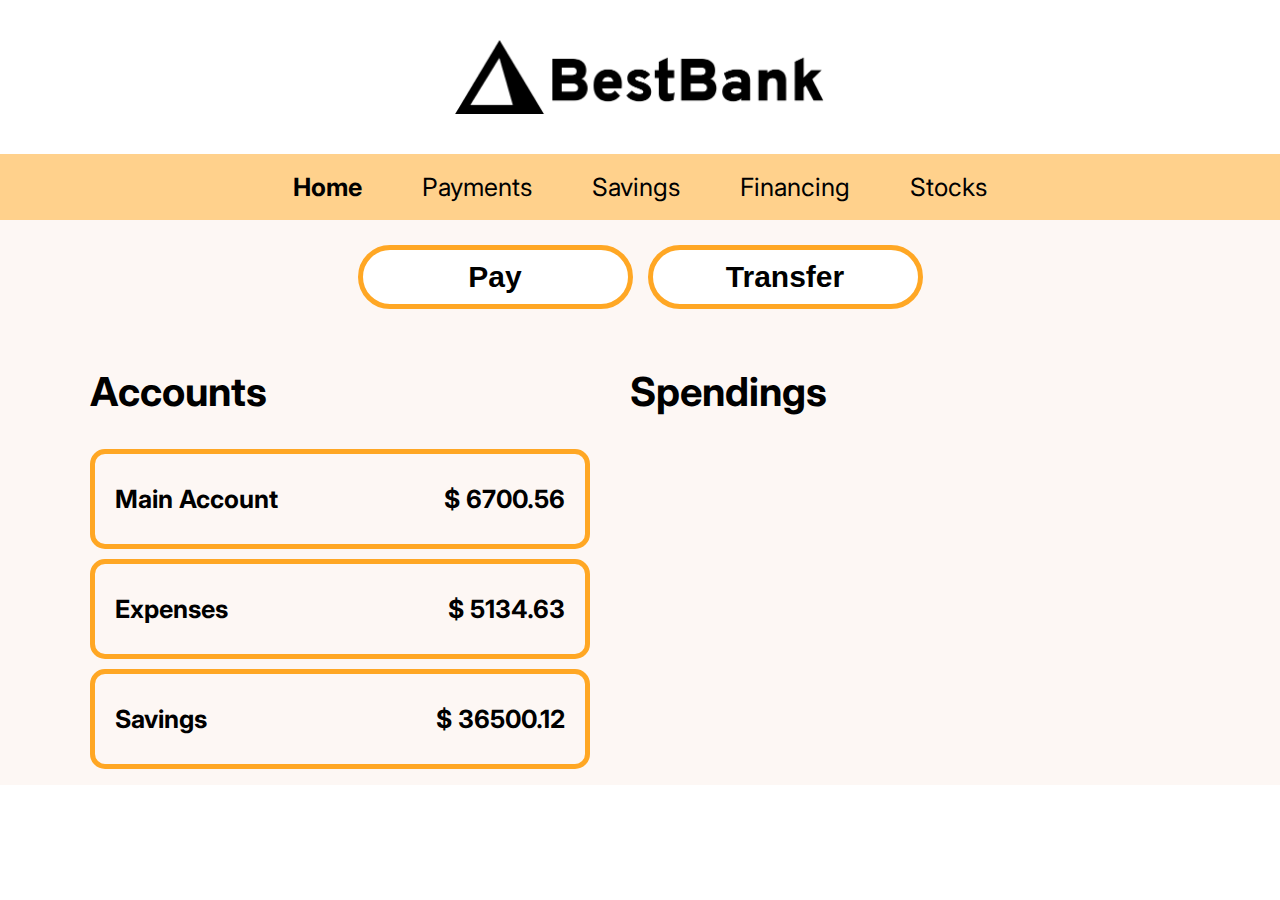
==== index.html @ 695a317d "Fix html; make overview containers larger" ====
<!DOCTYPE html>
<html lang="en">
<head>
    <meta charset="UTF-8">
    <meta name="viewport" content="width=device-width, initial-scale=1.0">
    <link rel="preconnect" href="https://fonts.googleapis.com">
    <link rel="preconnect" href="https://fonts.gstatic.com" crossorigin>
    <link href="https://fonts.googleapis.com/css2?family=Inter:wght@400;700&display=swap" rel="stylesheet">
    <link rel="stylesheet" href="styles/index.css">
    <title>BestBank</title>
</head>
<body>
    <header>
        <img class="logo" src="assets/images/bestbank_logo.png">
        <nav class="background-orange">
            <ul class="nav-tabs">
                <li class="text-bold text-25 nav-tab">
                    <a class="nav-link" href="#">Home</a>
                </li>
                <li class="nav-tab text-25">
                    <a class="nav-link" href="#">Payments</a>
                </li>
                <li class="nav-tab text-25">
                    <a class="nav-link" href="#">Savings</a>
                </li>
                <li class="nav-tab text-25">
                    <a class="nav-link" href="#">Financing</a>
                </li>
                <li class="nav-tab text-25">
                    <a class="nav-link" href="#">Stocks</a>
                </li>
            </ul>
        </nav>
    </header>

    <main>
        <div class="main-content">
            <section class="action-btns">
                <button class="action-btn text-bold text-30 border-orange-dark">Pay</button>
                <button class="action-btn text-bold text-30 border-orange-dark">Transfer</button>
            </section>

            <div class="overview-container">
                <section class="accounts-overview">
                    <h2 class="text-bold text-40">Accounts</h2>
                    <ul id="accounts-list" class="accounts-items"></ul>
                </section>

                <section class="spendings-overview">
                    <h2 class="text-bold text-40">Spendings</h2>
                </section>
            </div>
        </div>
    </main>
    <script type="module" src="js/index.js"></script>
</body>
</html>
---- styles/index.css ----
* {
    box-sizing: border-box;
}

body {
    margin: 0;
    padding: 0;
    font-family: 'Inter', sans-serif;
    font-weight: 400;
}

/* TYPOGRAPHY */
.text-bold {
    font-weight: 700;
}

.text-25 {
    font-size: 25px;
}

.text-30 {
    font-size: 30px;
}

.text-40 {
    font-size: 40px;
}

/* COLORS */
.background-orange {
    background-color: #FFD18C;
}

.background-white {
    background-color: #FFF;
}

.border-orange-dark {
    border: 5px solid #FFA724;
}

/* HEADER */
.logo {
    width: 370px;
    display: block;
    margin: 40px auto;
}

/* NAV */
.nav-tabs {
    list-style: none;
    display: flex;
    justify-content: space-between;
    max-width: 730px;
    margin: 0 auto;
    padding: 0;
}

.nav-tab {
    padding: 18px;
}

.nav-link {
    text-decoration: none;
    color: #000;
}

/* LAYOUT */
main {
    background-color: #FDF7F4;
}

.main-content {
    max-width: 1100px;
    margin: 0 auto;
}

.overview-container {
    width: 100%;
    display: flex;
    justify-content: flex-start;
    gap: 30px;
    margin: 0 auto;
}

.accounts-overview, .spendings-overview {
    width: 510px;
}

/* LISTS */
.accounts-items {
    list-style-type: none;
    padding-left: 0;
}

.account-item {
    display: flex;
    justify-content: space-between;
    border-radius: 15px;
    width: 500px;
    padding: 5px 20px;
    margin-bottom: 10px;
}

/* LINKS & BUTTONS */
.action-btns {
    display: flex;
    justify-content: center;
    gap: 15px;
    padding: 25px;
}

.action-btn {
    background-color: #FFF;
    border-radius: 50px;
    width: 275px;
    padding: 10px;
    cursor: pointer;
}

/* MEDIA QUERIES */
@media only screen and (max-width: 800px) {
    .logo {
        width: 270px;
    }

    .nav-tabs {
        flex-direction: column;
        align-items: center;
        padding: 10px 0;
    }

    .nav-tab {
        padding: 10px;
    }

    .nav-link, .action-btn {
        font-size: 20px;
    }

    .action-btn {
        width: 180px;
        color: #000;
    }

    .overview-container {
        flex-direction: column;
        margin-left: 50px;
    }

    .overview-container h2 {
        font-size: 25px;
    }
}

@media only screen and (min-width: 800px) {
    .action-btn:hover,
    .action-btn:focus {
        background-color: #FFD18C;
        width: 290px;
    }
}

@media only screen and (max-width: 800px) {
    .overview-container {
        flex-direction: column;
        margin-left: 50px;
    }

    .account-item {
        max-width: 400px;
    }

    .account-item p {
        font-size: 15px;
    }
}

/* APPLY STYLES ON HOVER ON NON-MOBILE DEVICES ONLY: */
@media (hover: hover) and (pointer: fine) and (max-width: 800px) {
    .action-btn:hover,
    .action-btn:focus {
        background-color: #FFD18C;
        width: 190px;
    }

    .nav-link {
        display: inline-block;
        position: relative;
    }

    .nav-link::after {
        content: '';
        position: absolute;
        width: 100%;
        transform: scaleX(0);
        height: 5px;
        bottom: -5px;
        left: 0;
        background-color: #000;
        transform-origin: bottom right;
        transition: transform 0.25s ease-out;
    }

    .nav-link:hover::after {
        transform: scaleX(1);
        transform-origin: bottom left;
    }
}
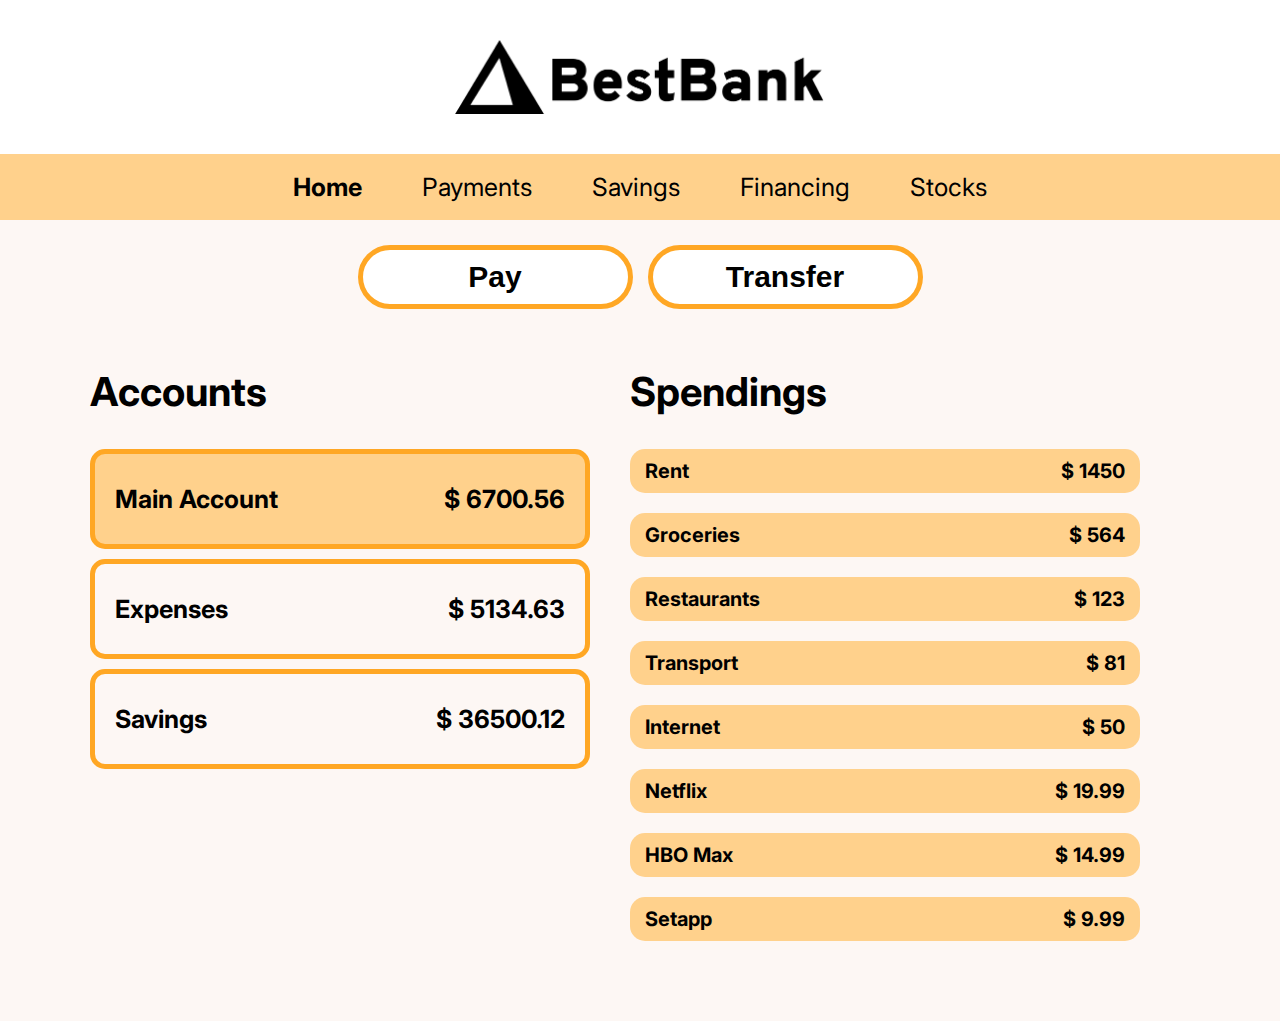
==== commit 4238f7f7: "Feature: Fetch spendings data from JS" ====
--- a/index.html
+++ b/index.html
@@ -48,10 +48,12 @@
 
                 <section class="spendings-overview">
                     <h2 class="text-bold text-40">Spendings</h2>
+                    <ul id="spendings-list" class="spendings-items"></ul>
                 </section>
             </div>
         </div>
     </main>
+    
     <script type="module" src="js/index.js"></script>
 </body>
 </html>--- a/styles/index.css
+++ b/styles/index.css
@@ -14,6 +14,10 @@
     font-weight: 700;
 }
 
+.text-20 {
+    font-size: 20px;
+}
+
 .text-25 {
     font-size: 25px;
 }
@@ -73,6 +77,7 @@
 .main-content {
     max-width: 1100px;
     margin: 0 auto;
+    padding-bottom: 60px;
 }
 
 .overview-container {
@@ -88,18 +93,30 @@
 }
 
 /* LISTS */
-.accounts-items {
+.accounts-items, .spendings-items {
     list-style-type: none;
     padding-left: 0;
 }
 
-.account-item {
+.account-item, .spending-item {
     display: flex;
     justify-content: space-between;
     border-radius: 15px;
+}
+
+.account-item {
     width: 500px;
     padding: 5px 20px;
     margin-bottom: 10px;
+}
+
+.spending-item {
+    margin-bottom: 20px;
+}
+
+.spending-item p {
+    margin: 0;
+    padding: 10px 15px; 
 }
 
 /* LINKS & BUTTONS */
@@ -138,6 +155,10 @@
         font-size: 20px;
     }
 
+    .action-btns {
+        padding-bottom: 10px;
+    }
+
     .action-btn {
         width: 180px;
         color: #000;
@@ -145,11 +166,20 @@
 
     .overview-container {
         flex-direction: column;
+        align-items: center;
         margin-left: 50px;
     }
 
     .overview-container h2 {
         font-size: 25px;
+    }
+
+    .account-item, .spending-item {
+        max-width: 400px;
+    }
+
+    .account-item p, .spending-item p {
+        font-size: 15px;
     }
 }
 
@@ -158,21 +188,6 @@
     .action-btn:focus {
         background-color: #FFD18C;
         width: 290px;
-    }
-}
-
-@media only screen and (max-width: 800px) {
-    .overview-container {
-        flex-direction: column;
-        margin-left: 50px;
-    }
-
-    .account-item {
-        max-width: 400px;
-    }
-
-    .account-item p {
-        font-size: 15px;
     }
 }
 
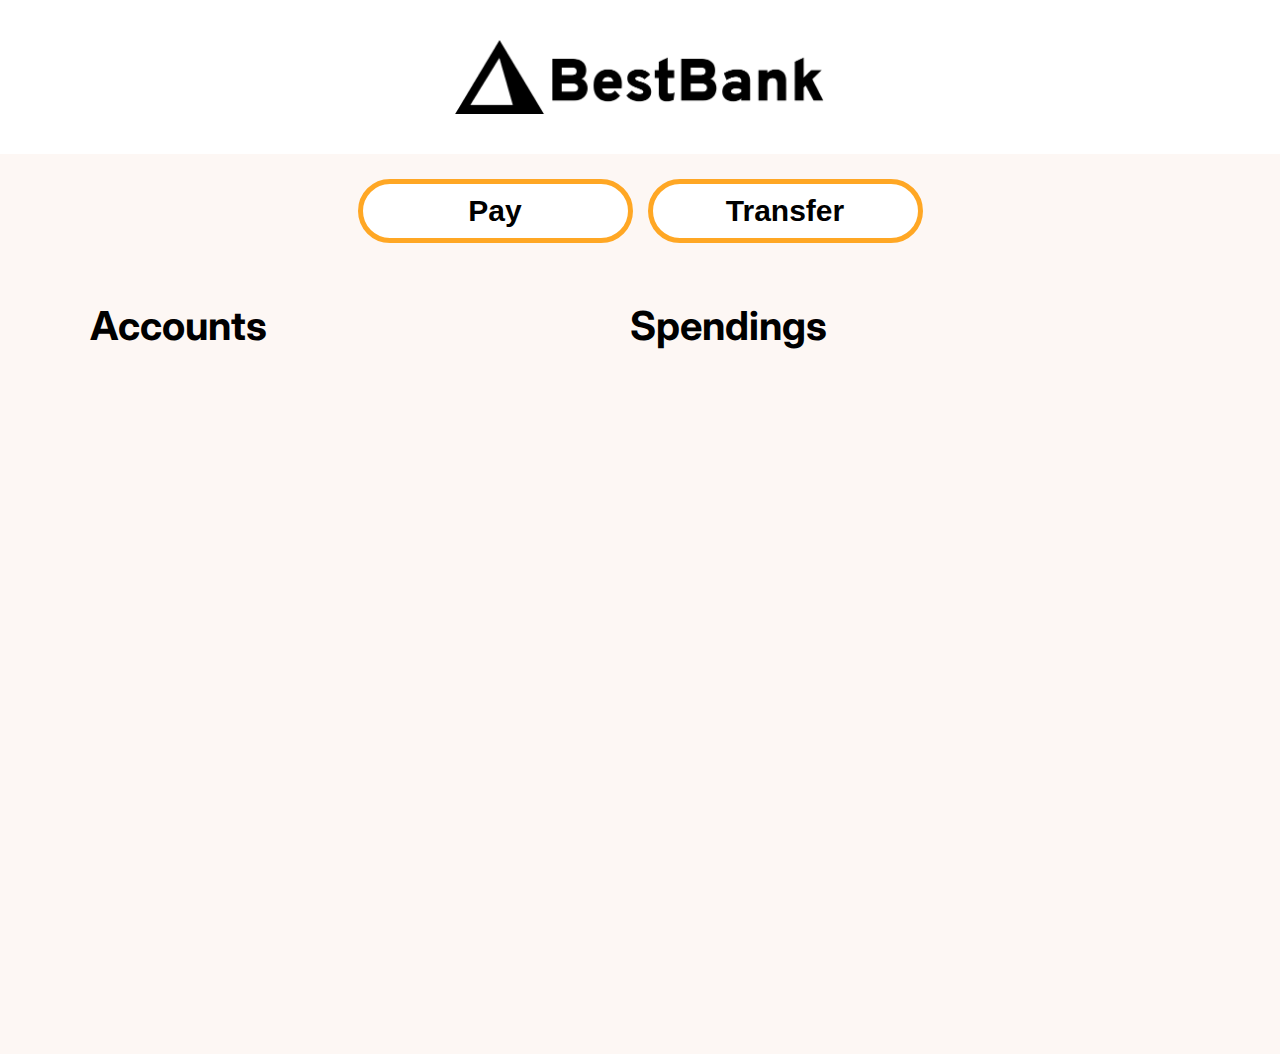
==== commit f5d8f886: "Add templates for other pages; create shared common js file to load common data to all pages; remove" ====
--- a/index.html
+++ b/index.html
@@ -13,27 +13,11 @@
     <header>
         <img class="logo" src="assets/images/bestbank_logo.png">
         <nav class="background-orange">
-            <ul class="nav-tabs">
-                <li class="text-bold text-25 nav-tab">
-                    <a class="nav-link" href="#">Home</a>
-                </li>
-                <li class="nav-tab text-25">
-                    <a class="nav-link" href="#">Payments</a>
-                </li>
-                <li class="nav-tab text-25">
-                    <a class="nav-link" href="#">Savings</a>
-                </li>
-                <li class="nav-tab text-25">
-                    <a class="nav-link" href="#">Financing</a>
-                </li>
-                <li class="nav-tab text-25">
-                    <a class="nav-link" href="#">Stocks</a>
-                </li>
-            </ul>
+            <ul id="navbar" class="nav-tabs"></ul>
         </nav>
     </header>
 
-    <main>
+    <main class="background-orange-light">
         <div class="main-content">
             <section class="action-btns">
                 <button class="action-btn text-bold text-30 border-orange-dark">Pay</button>
@@ -53,7 +37,7 @@
             </div>
         </div>
     </main>
-    
+    <script type="module" src="../js/common.js"></script>
     <script type="module" src="js/index.js"></script>
 </body>
 </html>--- a/styles/index.css
+++ b/styles/index.css
@@ -31,6 +31,10 @@
 }
 
 /* COLORS */
+.background-orange-light {
+    background-color: #FDF7F4;
+}
+
 .background-orange {
     background-color: #FFD18C;
 }
@@ -64,20 +68,12 @@
     padding: 18px;
 }
 
-.nav-link {
-    text-decoration: none;
-    color: #000;
-}
-
 /* LAYOUT */
-main {
-    background-color: #FDF7F4;
-}
-
 .main-content {
     max-width: 1100px;
     margin: 0 auto;
     padding-bottom: 60px;
+    height: 100vh;
 }
 
 .overview-container {
@@ -90,6 +86,25 @@
 
 .accounts-overview, .spendings-overview {
     width: 510px;
+}
+
+.info-container {
+    margin: 0 auto;
+    width: 520px;
+    text-wrap: wrap;
+    text-align: center;
+}
+
+.height-100 {
+    height: 100vh;
+}
+
+.margin-top-0 {
+    margin: 0;
+}
+
+.padding-top-50 {
+    padding-top: 50px;
 }
 
 /* LISTS */
@@ -111,6 +126,7 @@
 }
 
 .spending-item {
+    width: 250px;
     margin-bottom: 20px;
 }
 
@@ -135,6 +151,37 @@
     cursor: pointer;
 }
 
+.action-btn:hover,
+.action-btn:focus {
+    background-color: #FFD18C;
+    width: 190px;
+}
+
+.nav-link {
+    text-decoration: none;
+    color: #000;
+    display: inline-block;
+    position: relative;
+}
+
+.nav-link::after {
+    content: '';
+    position: absolute;
+    width: 100%;
+    transform: scaleX(0);
+    height: 5px;
+    bottom: -5px;
+    left: 0;
+    background-color: #000;
+    transform-origin: bottom right;
+    transition: transform 0.25s ease-out;
+}
+
+.nav-link:hover::after {
+    transform: scaleX(1);
+    transform-origin: bottom left;
+}
+
 /* MEDIA QUERIES */
 @media only screen and (max-width: 800px) {
     .logo {
@@ -189,36 +236,4 @@
         background-color: #FFD18C;
         width: 290px;
     }
-}
-
-/* APPLY STYLES ON HOVER ON NON-MOBILE DEVICES ONLY: */
-@media (hover: hover) and (pointer: fine) and (max-width: 800px) {
-    .action-btn:hover,
-    .action-btn:focus {
-        background-color: #FFD18C;
-        width: 190px;
-    }
-
-    .nav-link {
-        display: inline-block;
-        position: relative;
-    }
-
-    .nav-link::after {
-        content: '';
-        position: absolute;
-        width: 100%;
-        transform: scaleX(0);
-        height: 5px;
-        bottom: -5px;
-        left: 0;
-        background-color: #000;
-        transform-origin: bottom right;
-        transition: transform 0.25s ease-out;
-    }
-
-    .nav-link:hover::after {
-        transform: scaleX(1);
-        transform-origin: bottom left;
-    }
 }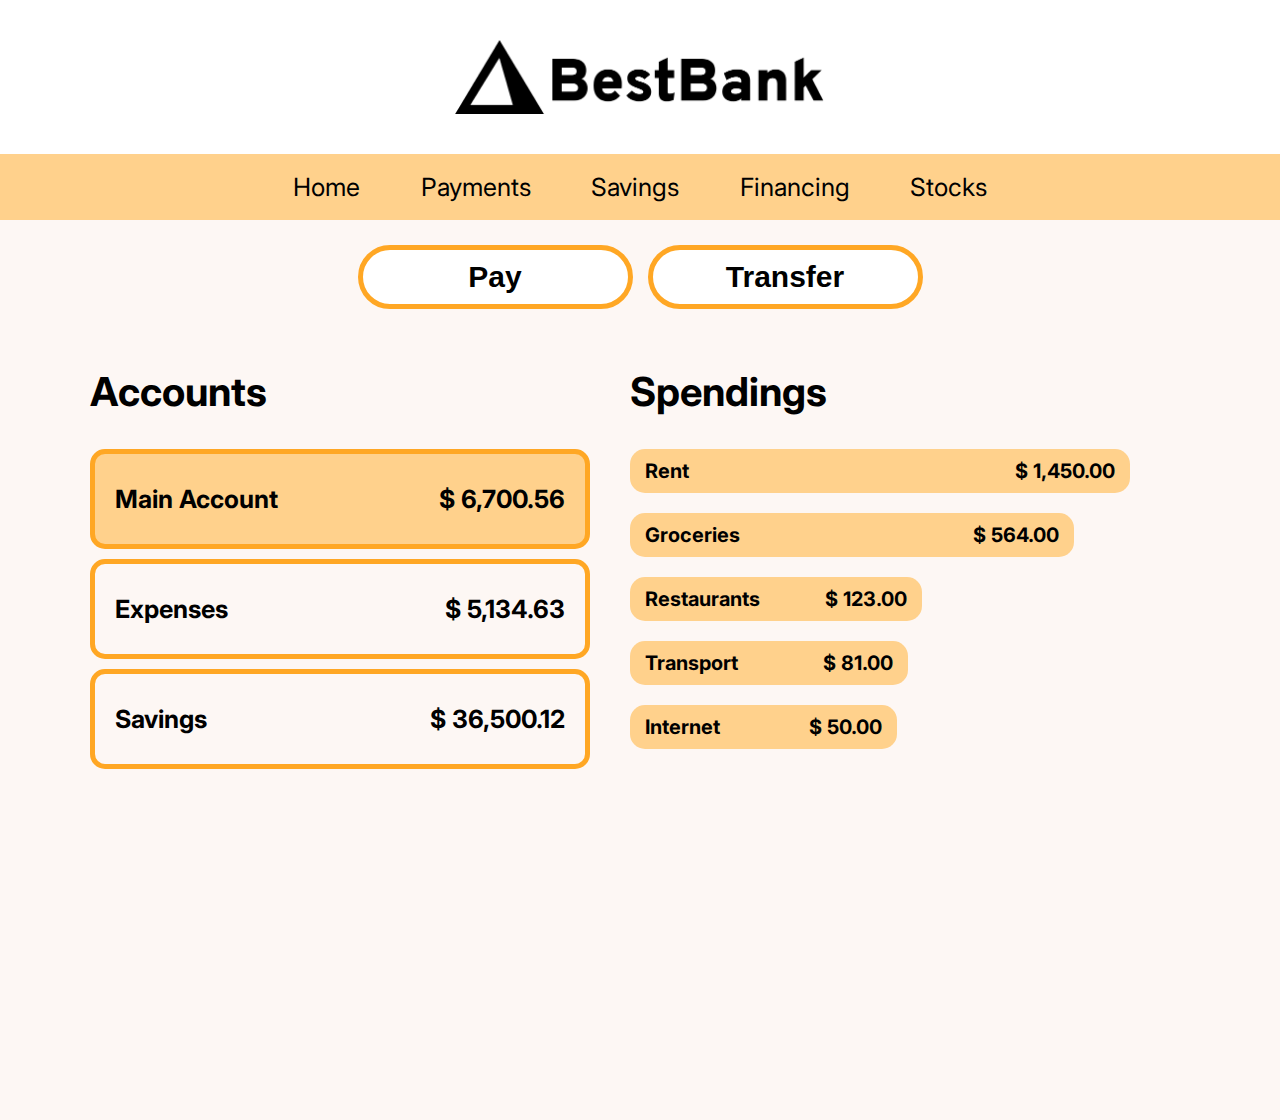
==== commit 65a72a2c: "Fix paths to js files; fix indentation; move js data in data folder" ====
--- a/index.html
+++ b/index.html
@@ -1,43 +1,43 @@
 <!DOCTYPE html>
 <html lang="en">
-<head>
-    <meta charset="UTF-8">
-    <meta name="viewport" content="width=device-width, initial-scale=1.0">
-    <link rel="preconnect" href="https://fonts.googleapis.com">
-    <link rel="preconnect" href="https://fonts.gstatic.com" crossorigin>
-    <link href="https://fonts.googleapis.com/css2?family=Inter:wght@400;700&display=swap" rel="stylesheet">
-    <link rel="stylesheet" href="styles/index.css">
-    <title>BestBank</title>
-</head>
-<body>
-    <header>
-        <img class="logo" src="assets/images/bestbank_logo.png">
-        <nav class="background-orange">
-            <ul id="navbar" class="nav-tabs"></ul>
-        </nav>
-    </header>
+    <head>
+        <meta charset="UTF-8">
+        <meta name="viewport" content="width=device-width, initial-scale=1.0">
+        <link rel="preconnect" href="https://fonts.googleapis.com">
+        <link rel="preconnect" href="https://fonts.gstatic.com" crossorigin>
+        <link href="https://fonts.googleapis.com/css2?family=Inter:wght@400;700&display=swap" rel="stylesheet">
+        <link rel="stylesheet" href="styles/index.css">
+        <title>BestBank</title>
+    </head>
+    <body>
+        <header>
+            <img class="logo" src="assets/images/bestbank_logo.png">
+            <nav class="background-orange">
+                <ul id="navbar" class="nav-tabs"></ul>
+            </nav>
+        </header>
 
-    <main class="background-orange-light">
-        <div class="main-content">
-            <section class="action-btns">
-                <button class="action-btn text-bold text-30 border-orange-dark">Pay</button>
-                <button class="action-btn text-bold text-30 border-orange-dark">Transfer</button>
-            </section>
-
-            <div class="overview-container">
-                <section class="accounts-overview">
-                    <h2 class="text-bold text-40">Accounts</h2>
-                    <ul id="accounts-list" class="accounts-items"></ul>
+        <main class="background-orange-light">
+            <div class="main-content">
+                <section class="action-btns">
+                    <button class="action-btn text-bold text-30 border-orange-dark">Pay</button>
+                    <button class="action-btn text-bold text-30 border-orange-dark">Transfer</button>
                 </section>
 
-                <section class="spendings-overview">
-                    <h2 class="text-bold text-40">Spendings</h2>
-                    <ul id="spendings-list" class="spendings-items"></ul>
-                </section>
+                <div class="overview-container">
+                    <section class="accounts-overview">
+                        <h2 class="text-bold text-40">Accounts</h2>
+                        <ul id="accounts-list" class="accounts-items"></ul>
+                    </section>
+
+                    <section class="spendings-overview">
+                        <h2 class="text-bold text-40">Spendings</h2>
+                        <ul id="spendings-list" class="spendings-items"></ul>
+                    </section>
+                </div>
             </div>
-        </div>
-    </main>
-    <script type="module" src="../js/common.js"></script>
-    <script type="module" src="js/index.js"></script>
-</body>
+        </main>
+        <script type="module" src="js/common.js"></script>
+        <script type="module" src="js/index.js"></script>
+    </body>
 </html>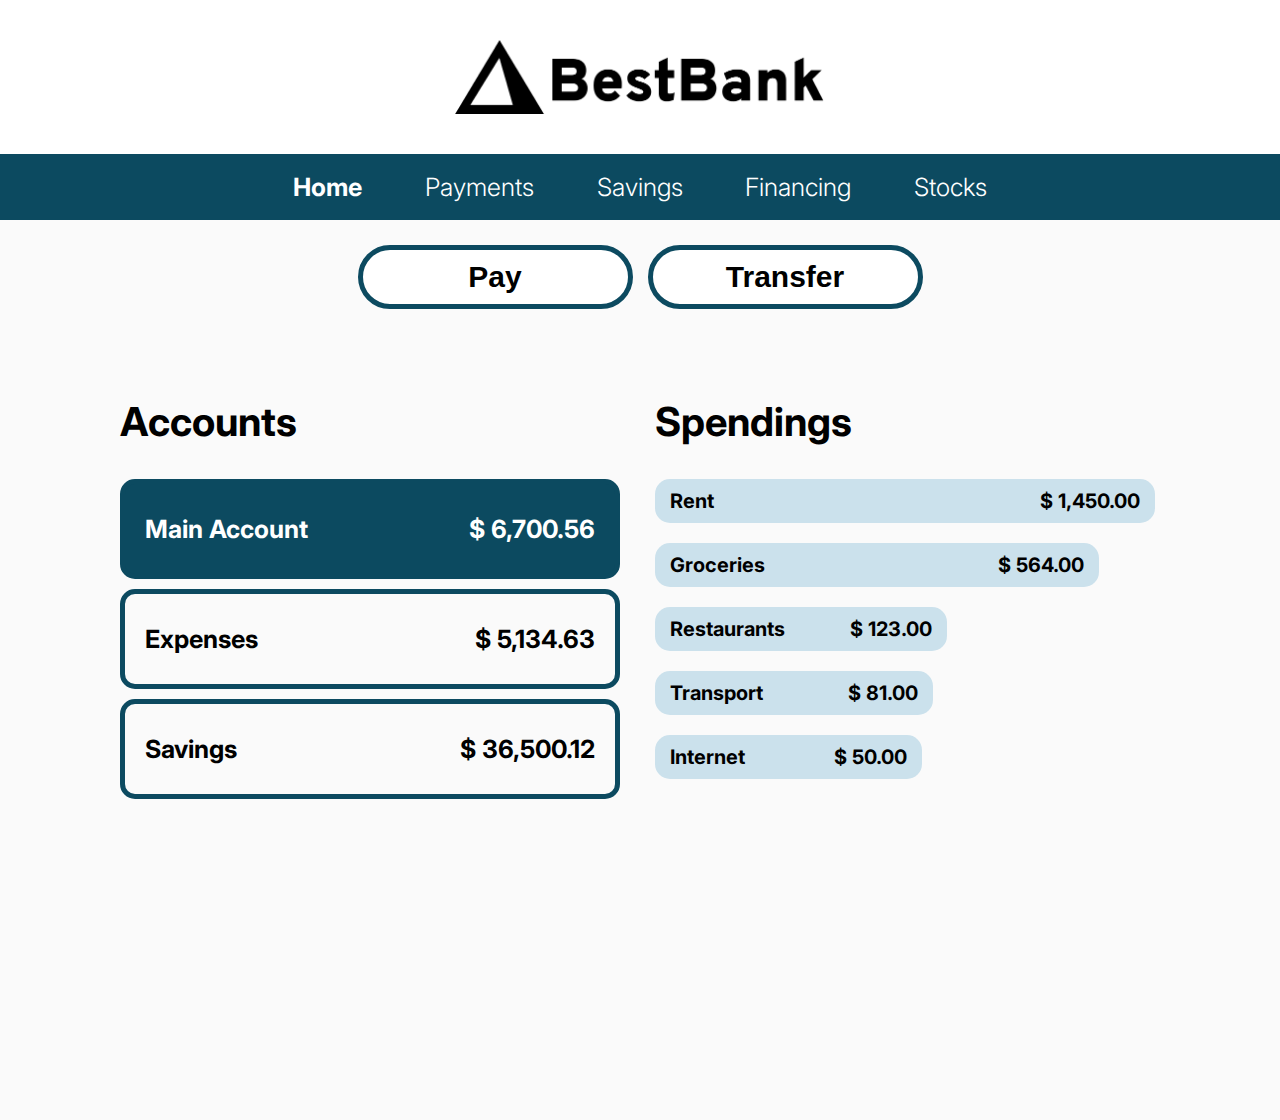
==== commit 0953c778: "Change color palette; fix display of WIP info msg on other pages and remove function call for index." ====
--- a/index.html
+++ b/index.html
@@ -5,23 +5,24 @@
         <meta name="viewport" content="width=device-width, initial-scale=1.0">
         <link rel="preconnect" href="https://fonts.googleapis.com">
         <link rel="preconnect" href="https://fonts.gstatic.com" crossorigin>
-        <link href="https://fonts.googleapis.com/css2?family=Inter:wght@400;700&display=swap" rel="stylesheet">
+        <link href="https://fonts.googleapis.com/css2?family=Inter:wght@300;400;700&display=swap" rel="stylesheet">
+        <link rel="icon" href="assets/icons/best-bank-icon.ico">
         <link rel="stylesheet" href="styles/index.css">
         <title>BestBank</title>
     </head>
     <body>
         <header>
             <img class="logo" src="assets/images/bestbank_logo.png">
-            <nav class="background-orange">
+            <nav class="background-blue-dark">
                 <ul id="navbar" class="nav-tabs"></ul>
             </nav>
         </header>
 
-        <main class="background-orange-light">
+        <main class="background-grey-light">
             <div class="main-content">
                 <section class="action-btns">
-                    <button class="action-btn text-bold text-30 border-orange-dark">Pay</button>
-                    <button class="action-btn text-bold text-30 border-orange-dark">Transfer</button>
+                    <button class="action-btn text-bold text-30 border-blue-dark">Pay</button>
+                    <button class="action-btn text-bold text-30 border-blue-dark">Transfer</button>
                 </section>
 
                 <div class="overview-container">
--- a/styles/index.css
+++ b/styles/index.css
@@ -10,6 +10,10 @@
 }
 
 /* TYPOGRAPHY */
+.text-light {
+    font-weight: 300;
+}
+
 .text-bold {
     font-weight: 700;
 }
@@ -31,20 +35,28 @@
 }
 
 /* COLORS */
-.background-orange-light {
-    background-color: #FDF7F4;
-}
-
-.background-orange {
-    background-color: #FFD18C;
+.background-grey-light {
+    background-color: #FAFAFA;
+}
+
+.background-blue-light {
+    background-color: #CBE1EC;
+}
+
+.background-blue-dark {
+    background-color: #0C4A60;
 }
 
 .background-white {
     background-color: #FFF;
 }
 
-.border-orange-dark {
-    border: 5px solid #FFA724;
+.border-blue-dark {
+    border: 5px solid #0C4A60;
+}
+
+.text-white {
+    color: #FFF;
 }
 
 /* HEADER */
@@ -82,6 +94,7 @@
     justify-content: flex-start;
     gap: 30px;
     margin: 0 auto;
+    padding: 30px;
 }
 
 .accounts-overview, .spendings-overview {
@@ -153,13 +166,12 @@
 
 .action-btn:hover,
 .action-btn:focus {
-    background-color: #FFD18C;
+    background-color: #CBE1EC;
     width: 190px;
 }
 
 .nav-link {
     text-decoration: none;
-    color: #000;
     display: inline-block;
     position: relative;
 }
@@ -172,7 +184,7 @@
     height: 5px;
     bottom: -5px;
     left: 0;
-    background-color: #000;
+    background-color: #FFF;
     transform-origin: bottom right;
     transition: transform 0.25s ease-out;
 }
@@ -211,29 +223,50 @@
         color: #000;
     }
 
+    .main-content {
+        margin: 0 auto;
+    }
+
     .overview-container {
         flex-direction: column;
-        align-items: center;
-        margin-left: 50px;
+        text-align: center;
     }
 
     .overview-container h2 {
         font-size: 25px;
     }
 
+    .accounts-overview, .spendings-overview {
+        display: flex;
+        align-items: center;
+        flex-direction: column;
+        max-width: 70vw;
+    }
+
     .account-item, .spending-item {
-        max-width: 400px;
+       max-width: 90%;
     }
 
     .account-item p, .spending-item p {
         font-size: 15px;
+    }
+
+    .info-container {
+        width: 300px;
+    }
+
+    .info-container p {
+        font-size: 20px;
+        padding-top: 30px;
+        /* text-wrap: wrap;
+        width: 50%; */
     }
 }
 
 @media only screen and (min-width: 800px) {
     .action-btn:hover,
     .action-btn:focus {
-        background-color: #FFD18C;
+        background-color: #CBE1EC;
         width: 290px;
     }
 }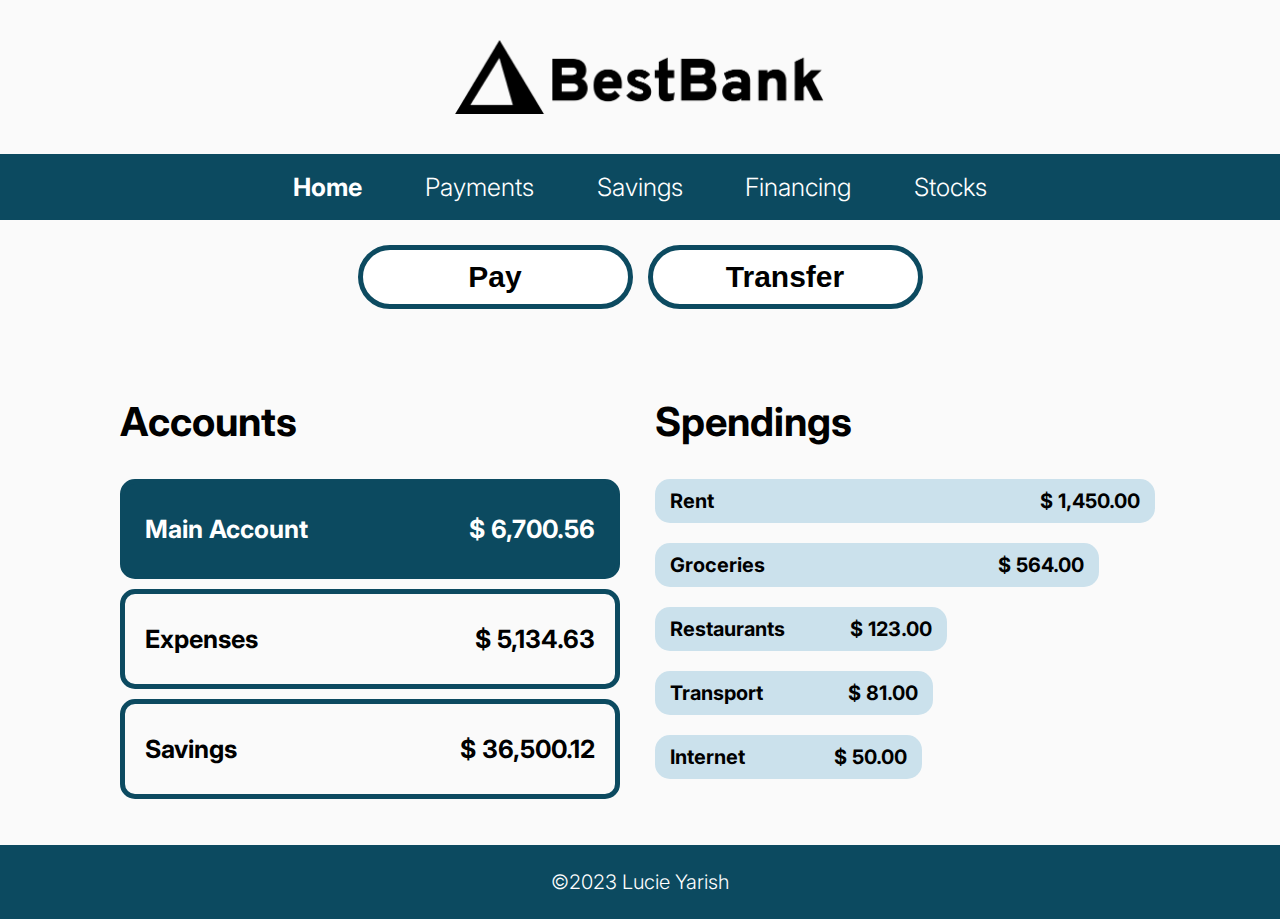
==== commit 9c7c24e8: "Feature: create stick-to-bottom footer" ====
--- a/index.html
+++ b/index.html
@@ -10,7 +10,7 @@
         <link rel="stylesheet" href="styles/index.css">
         <title>BestBank</title>
     </head>
-    <body>
+    <body class="background-grey-light">
         <header>
             <img class="logo" src="assets/images/bestbank_logo.png">
             <nav class="background-blue-dark">
@@ -18,7 +18,7 @@
             </nav>
         </header>
 
-        <main class="background-grey-light">
+        <main>
             <div class="main-content">
                 <section class="action-btns">
                     <button class="action-btn text-bold text-30 border-blue-dark">Pay</button>
@@ -38,6 +38,9 @@
                 </div>
             </div>
         </main>
+
+        <footer id="footer" class="background-blue-dark text-white text-20 text-light"></footer>
+
         <script type="module" src="js/common.js"></script>
         <script type="module" src="js/index.js"></script>
     </body>
--- a/styles/index.css
+++ b/styles/index.css
@@ -7,6 +7,10 @@
     padding: 0;
     font-family: 'Inter', sans-serif;
     font-weight: 400;
+    /* min-height & flex-direction set to make footer stick to bottom */
+    min-height: 100vh;
+    display: flex;
+    flex-direction: column;
 }
 
 /* TYPOGRAPHY */
@@ -84,8 +88,6 @@
 .main-content {
     max-width: 1100px;
     margin: 0 auto;
-    padding-bottom: 60px;
-    height: 100vh;
 }
 
 .overview-container {
@@ -118,6 +120,16 @@
 
 .padding-top-50 {
     padding-top: 50px;
+}
+
+footer {
+    text-align: center;
+    padding: 25px;
+    margin-top: auto;
+}
+
+footer p  {
+    margin: 0;
 }
 
 /* LISTS */
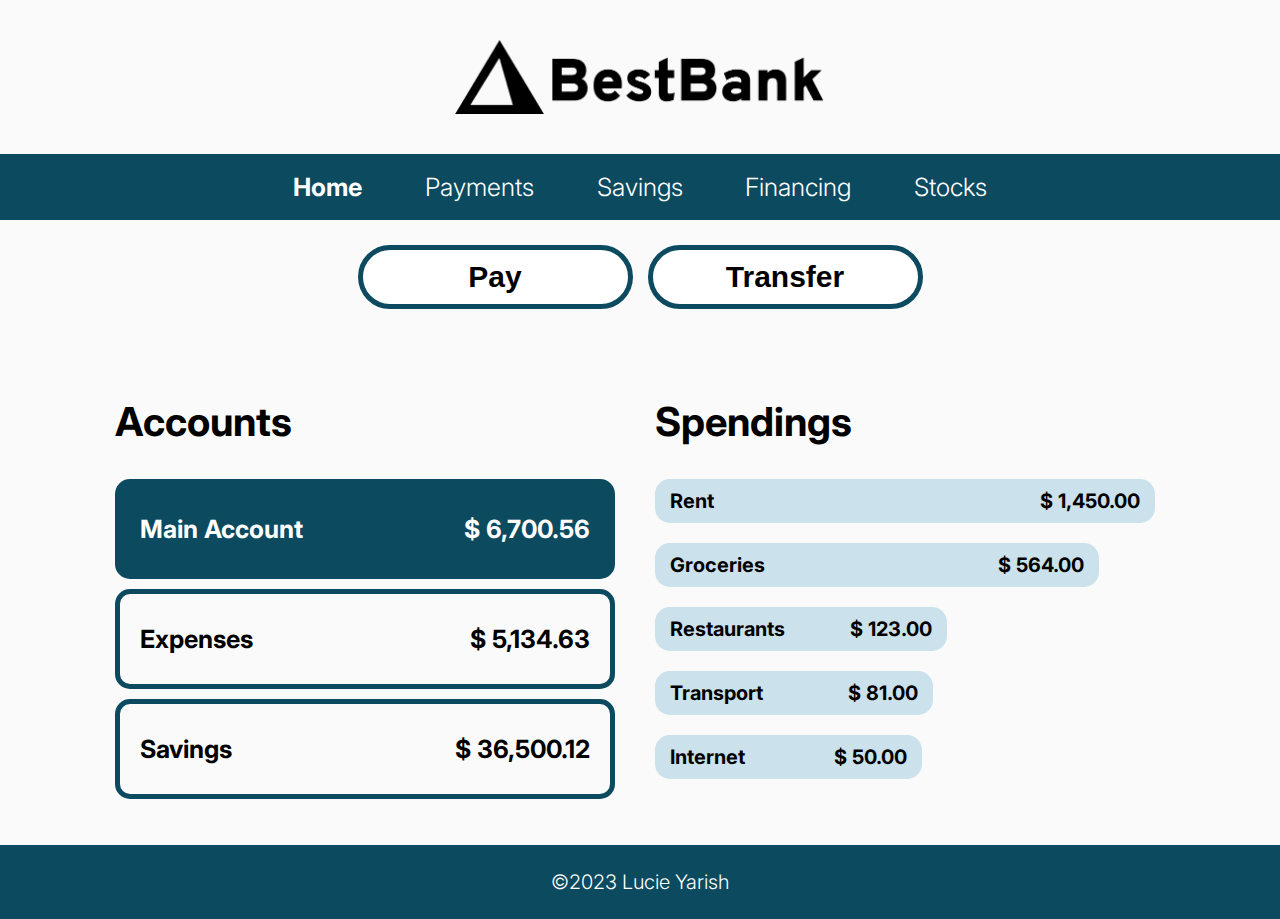
==== commit 4de3bfc8: "Fixes after code review: rename file for consistency; add null check before .getAttribute() call; no" ====
--- a/index.html
+++ b/index.html
@@ -12,7 +12,7 @@
     </head>
     <body class="background-grey-light">
         <header>
-            <img class="logo" src="assets/images/bestbank_logo.png">
+            <img class="logo" src="assets/images/bestbank-logo.png">
             <nav class="background-blue-dark">
                 <ul id="navbar" class="nav-tabs"></ul>
             </nav>
--- a/styles/index.css
+++ b/styles/index.css
@@ -13,6 +13,15 @@
     flex-direction: column;
 }
 
+:root {
+    --light-grey: #FAFAFA;
+    --light-blue: #CBE1EC;
+    --dark-blue: #0C4A60;
+    --white: #FFF;
+    --black: #000;
+
+}  
+
 /* TYPOGRAPHY */
 .text-light {
     font-weight: 300;
@@ -40,27 +49,27 @@
 
 /* COLORS */
 .background-grey-light {
-    background-color: #FAFAFA;
+    background-color: var(--light-grey);
 }
 
 .background-blue-light {
-    background-color: #CBE1EC;
+    background-color: var(--light-blue);
 }
 
 .background-blue-dark {
-    background-color: #0C4A60;
+    background-color: var(--dark-blue);
 }
 
 .background-white {
-    background-color: #FFF;
+    background-color: var(--white);
 }
 
 .border-blue-dark {
-    border: 5px solid #0C4A60;
+    border: 5px solid var(--dark-blue);
 }
 
 .text-white {
-    color: #FFF;
+    color: var(--white);
 }
 
 /* HEADER */
@@ -86,14 +95,14 @@
 
 /* LAYOUT */
 .main-content {
-    max-width: 1100px;
+    max-width: 90%;
     margin: 0 auto;
 }
 
 .overview-container {
     width: 100%;
     display: flex;
-    justify-content: flex-start;
+    justify-content: center;
     gap: 30px;
     margin: 0 auto;
     padding: 30px;
@@ -169,7 +178,7 @@
 }
 
 .action-btn {
-    background-color: #FFF;
+    background-color: var(--white);
     border-radius: 50px;
     width: 275px;
     padding: 10px;
@@ -178,7 +187,7 @@
 
 .action-btn:hover,
 .action-btn:focus {
-    background-color: #CBE1EC;
+    background-color: var(--light-blue);
     width: 190px;
 }
 
@@ -196,7 +205,7 @@
     height: 5px;
     bottom: -5px;
     left: 0;
-    background-color: #FFF;
+    background-color: var(--white);
     transform-origin: bottom right;
     transition: transform 0.25s ease-out;
 }
@@ -232,7 +241,7 @@
 
     .action-btn {
         width: 180px;
-        color: #000;
+        color: var(--black);
     }
 
     .main-content {
@@ -252,11 +261,16 @@
         display: flex;
         align-items: center;
         flex-direction: column;
-        max-width: 70vw;
+        max-width: 80vw;
+        margin: 0 auto;
+    }
+
+    .accounts-items, .spendings-items {
+        max-width: 90vw;
     }
 
     .account-item, .spending-item {
-       max-width: 90%;
+        max-width: 90vw;
     }
 
     .account-item p, .spending-item p {
@@ -270,15 +284,18 @@
     .info-container p {
         font-size: 20px;
         padding-top: 30px;
-        /* text-wrap: wrap;
-        width: 50%; */
+    }
+
+    footer p {
+        font-size: 14px;
+        padding: 0; 
     }
 }
 
 @media only screen and (min-width: 800px) {
     .action-btn:hover,
     .action-btn:focus {
-        background-color: #CBE1EC;
+        background-color: var(--light-blue);
         width: 290px;
     }
 }